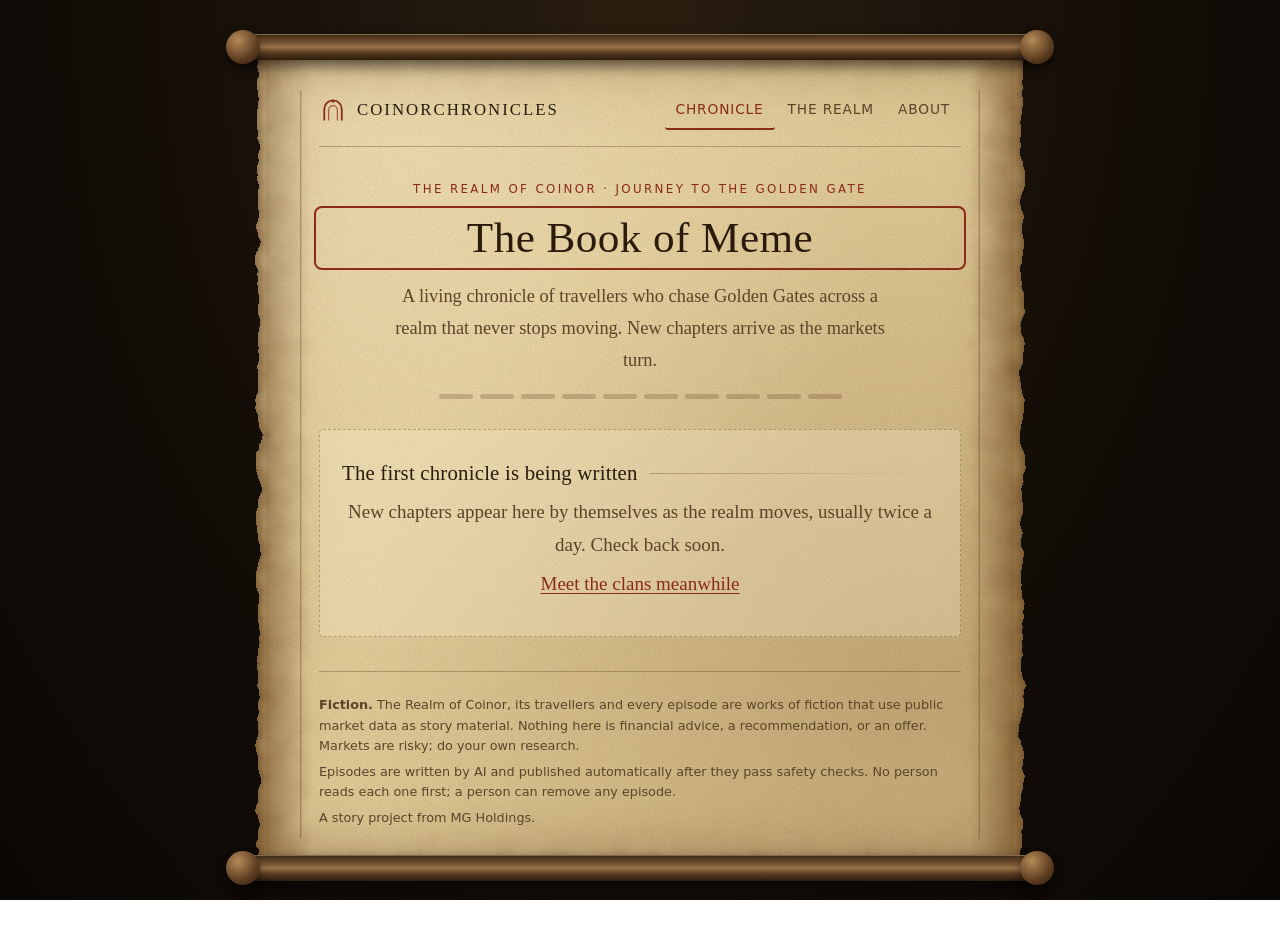
==== site/index.html @ ab085287 "Autonomous CoinorChronicles: engine, n8n scheduler, feed-driven scroll site Twice-daily engine with " ====
<!doctype html>
<html lang="en">
<head>
<meta charset="utf-8">
<meta name="viewport" content="width=device-width, initial-scale=1">
<title>The Book of Meme · CoinorChronicles</title>
<meta name="description" content="CoinorChronicles: an ongoing fantasy saga set in the Realm of Coinor, where travellers pursue Golden Gates. Fiction, written by AI and published automatically after safety checks. Not financial advice.">
<meta property="og:title" content="The Book of Meme · CoinorChronicles">
<meta property="og:description" content="An ongoing fantasy saga from the Realm of Coinor. Fiction. Not financial advice.">
<meta property="og:type" content="website">
<meta name="theme-color" content="#140e08">
<link rel="icon" href="data:image/svg+xml,%3Csvg xmlns='http://www.w3.org/2000/svg' viewBox='0 0 32 32'%3E%3Crect width='32' height='32' rx='6' fill='%23140e08'/%3E%3Cpath d='M8 26V15a8 8 0 0 1 16 0v11' fill='none' stroke='%23c9a24a' stroke-width='2.4'/%3E%3C/svg%3E">
<link rel="stylesheet" href="styles.css">
</head>
<body>
<a class="skip" href="#app">Skip to the chronicle</a>
<svg width="0" height="0" style="position:absolute" aria-hidden="true" focusable="false">
  <filter id="rough" x="-5%" y="-2%" width="110%" height="104%">
    <feTurbulence type="fractalNoise" baseFrequency="0.035" numOctaves="3" seed="7" result="n"/>
    <feDisplacementMap in="SourceGraphic" in2="n" scale="14" xChannelSelector="R" yChannelSelector="G"/>
  </filter>
</svg>
<div class="scroll">
<div class="rod top" aria-hidden="true"></div>
<div class="sheet"><div class="col">
<header class="site-header">
  <div class="bar">
    <a class="brand" href="#/" aria-label="CoinorChronicles home">
      <svg class="emblem" viewBox="0 0 32 32" width="28" height="28" aria-hidden="true">
        <path d="M6 28V15a10 10 0 0 1 20 0v13" fill="none" stroke="currentColor" stroke-width="2"/>
        <path d="M11 28V16a5 5 0 0 1 10 0v12" fill="none" stroke="currentColor" stroke-width="1.4" opacity=".7"/>
        <circle cx="16" cy="6" r="1.6" fill="currentColor"/>
      </svg>
      <span>CoinorChronicles</span>
    </a>
    <nav aria-label="Main">
      <a href="#/" data-route="home">Chronicle</a>
      <a href="#/realm" data-route="realm">The Realm</a>
      <a href="#/about" data-route="about">About</a>
    </nav>
  </div>
</header>
<div id="preview-banner" class="preview" hidden>Preview mode: you are seeing sample episodes that are <strong>not published</strong>. Visitors do not see this.</div>
<main id="app" tabindex="-1"><p class="muted">Opening the Book of Meme…</p></main>
<footer class="site-footer">
  <div>
    <p><strong>Fiction.</strong> The Realm of Coinor, its travellers and every episode are works of fiction that use public market data as story material. Nothing here is financial advice, a recommendation, or an offer. Markets are risky; do your own research.</p>
    <p>Episodes are written by AI and published automatically after they pass safety checks. No person reads each one first; a person can remove any episode.</p>
    <p class="muted">A story project from MG Holdings.</p>
  </div>
</footer>
</div></div>
<div class="rod bottom" aria-hidden="true"></div>
</div>
<noscript><p class="wrap">This page needs JavaScript to open the Book of Meme.</p></noscript>
<script src="app.js"></script>
</body>
</html>
---- site/styles.css ----
:root{
  --table:#140e08; --table-2:#1d1409;
  --parch:#e7d3a2; --parch-2:#dcc48a; --parch-edge:#b88f4e;
  --ink:#2a1b0d; --ink-2:#5b4429; --rubric:#8a2b17; --rule:rgba(90,60,25,.35);
  --ancients:#8a5a12; --swift:#1f6b5d; --meme_lords:#6e3a8f; --builders:#9a4a14;
  --serif:"Iowan Old Style","Palatino Linotype",Palatino,"Book Antiqua","URW Palladio L",Georgia,serif;
  --sans:system-ui,-apple-system,"Segoe UI",Roboto,sans-serif;
  color-scheme:light;
}
*{box-sizing:border-box}
html{scroll-behavior:smooth}
@media (prefers-reduced-motion:reduce){html{scroll-behavior:auto}*{transition:none!important;animation:none!important}}
body{margin:0;color:var(--ink);font-family:var(--serif);font-size:19px;line-height:1.75;-webkit-font-smoothing:antialiased;
  background:radial-gradient(ellipse at 50% 0%,#2a1d10 0%,var(--table) 55%,#0b0704 100%) fixed;min-height:100vh}

.skip{position:absolute;left:-999px;top:8px;background:var(--rubric);color:#fff;padding:8px 12px;border-radius:4px;z-index:20}
.skip:focus{left:12px}

/* ---------- the scroll ---------- */
.scroll{position:relative;max-width:820px;margin:34px auto 56px;padding:0 22px}
.rod{position:relative;height:26px;margin:0 -10px;border-radius:14px;z-index:3;
  background:linear-gradient(#3b2614 0%,#7d5a38 38%,#9b7449 50%,#5a3c22 72%,#2d1b0d 100%);
  box-shadow:0 6px 14px rgba(0,0,0,.55),inset 0 1px 0 rgba(255,225,170,.35)}
.rod::before,.rod::after{content:"";position:absolute;top:-4px;width:34px;height:34px;border-radius:50%;
  background:radial-gradient(circle at 35% 30%,#b58a57,#5d3d20 60%,#2a190c);box-shadow:0 4px 8px rgba(0,0,0,.5)}
.rod::before{left:-16px}.rod::after{right:-16px}
.rod.bottom{margin-top:-2px}

.sheet{position:relative;isolation:isolate;margin:-4px 14px;padding:34px 34px 20px}
.sheet::before{content:"";position:absolute;inset:-6px -8px;z-index:-1;filter:url(#rough);
  background:
    radial-gradient(ellipse at 20% 12%,rgba(255,244,205,.55),transparent 55%),
    radial-gradient(ellipse at 85% 80%,rgba(120,80,30,.28),transparent 60%),
    linear-gradient(90deg,rgba(110,70,25,.5) 0,rgba(110,70,25,0) 7%,rgba(110,70,25,0) 93%,rgba(110,70,25,.5) 100%),
    var(--parch);
  box-shadow:inset 0 0 70px rgba(100,60,20,.55),inset 0 0 14px rgba(60,35,10,.55)}
.sheet::after{content:"";position:absolute;inset:0;z-index:-1;pointer-events:none;opacity:.55;mix-blend-mode:multiply;
  background-image:url("data:image/svg+xml,%3Csvg xmlns='http://www.w3.org/2000/svg' width='240' height='240'%3E%3Cfilter id='n'%3E%3CfeTurbulence type='fractalNoise' baseFrequency='.85' numOctaves='3' stitchTiles='stitch'/%3E%3CfeColorMatrix values='0 0 0 0 .35 0 0 0 0 .22 0 0 0 0 .08 0 0 0 .5 0'/%3E%3C/filter%3E%3Crect width='240' height='240' filter='url(%23n)'/%3E%3C/svg%3E")}
/* two faint column rules, like the margins of a real scroll column */
.sheet .col{position:relative;padding:0 18px;border-left:1px solid var(--rule);border-right:1px solid var(--rule);
  box-shadow:inset 3px 0 0 -2px rgba(90,60,25,.15),inset -3px 0 0 -2px rgba(90,60,25,.15)}

.wrap{width:100%}
a{color:var(--rubric);text-underline-offset:3px}
a:hover{text-decoration-thickness:2px}
:focus-visible{outline:2px solid var(--rubric);outline-offset:3px;border-radius:3px}
.muted{color:var(--ink-2)}
h1,h2,h3{font-weight:500;line-height:1.25;letter-spacing:.01em;color:var(--ink)}
h1{font-size:clamp(1.9rem,5.6vw,2.7rem);margin:.25em 0 .35em}
h2{font-size:1.3rem;margin:2.1rem 0 .55rem;display:flex;align-items:center;gap:12px}
h2::after{content:"";flex:1;height:1px;background:linear-gradient(90deg,var(--rule),transparent)}
h3{font-size:1.1rem;margin:0 0 .25rem}

/* ---------- header ---------- */
.site-header{padding-bottom:6px;border-bottom:1px solid var(--rule)}
.bar{display:flex;align-items:center;justify-content:space-between;gap:12px;flex-wrap:wrap;padding:0 0 10px}
.brand{display:flex;align-items:center;gap:10px;color:var(--ink);text-decoration:none;font-size:1.05rem;letter-spacing:.12em;text-transform:uppercase;font-variant:small-caps}
.brand .emblem{color:var(--rubric)}
nav{display:flex;gap:2px;font-family:var(--sans);font-size:.86rem;letter-spacing:.06em;text-transform:uppercase}
nav a{color:var(--ink-2);text-decoration:none;padding:7px 11px;border-radius:3px;border-bottom:2px solid transparent}
nav a:hover{color:var(--ink);border-bottom-color:var(--rule)}
nav a[aria-current="page"]{color:var(--rubric);border-bottom-color:var(--rubric)}

.preview{background:var(--rubric);color:#fbeed0;font-family:var(--sans);font-size:.88rem;text-align:center;padding:8px 16px;margin:0 -14px 10px}

main{padding-top:26px;padding-bottom:34px;min-height:52vh;outline:none}
.eyebrow{font-family:var(--sans);font-size:.74rem;letter-spacing:.2em;text-transform:uppercase;color:var(--rubric);margin:0}
.lede{font-size:1.15rem;color:var(--ink-2);max-width:56ch}

.hero{padding:6px 0 4px;text-align:center}
.hero .lede{margin:0 auto}
.hero .gate{display:flex;justify-content:center;gap:7px;margin:18px 0 4px}
.hero .gate i{display:block;width:100%;max-width:34px;height:5px;border-radius:3px;background:rgba(90,60,25,.25)}
.hero .gate i.on{background:var(--rubric)}

.chips{display:flex;flex-wrap:wrap;gap:8px;margin:16px 0 4px;font-family:var(--sans)}
.chip{border:1px solid var(--rule);background:transparent;color:var(--ink-2);border-radius:3px;padding:6px 14px;font-size:.8rem;letter-spacing:.06em;text-transform:uppercase;cursor:pointer}
.chip:hover{color:var(--ink);border-color:var(--ink-2)}
.chip[aria-pressed="true"]{background:var(--ink);color:#ecd9a8;border-color:var(--ink)}

/* ---------- entries ---------- */
.cards{display:grid;gap:0;margin-top:14px}
.card{display:grid;grid-template-columns:46px 1fr;gap:4px 16px;color:inherit;text-decoration:none;padding:20px 4px;border-top:1px solid var(--rule)}
.card:first-child{border-top:0}
.card:hover{background:rgba(120,80,30,.1)}
.card .seal{grid-row:1/4;width:42px;height:42px;border-radius:50%;margin-top:4px;display:flex;align-items:center;justify-content:center;
  font-family:var(--sans);font-weight:600;font-size:.95rem;color:#f6e6bf;background:radial-gradient(circle at 35% 30%,var(--accent,var(--rubric)),#2a1b0d 135%);
  box-shadow:0 2px 4px rgba(40,20,5,.45),inset 0 1px 0 rgba(255,235,190,.35)}
.card h3{font-size:1.25rem;margin:0}
.card p{margin:0;color:var(--ink-2);font-size:1rem;line-height:1.6}
.meta{font-family:var(--sans);font-size:.76rem;letter-spacing:.05em;text-transform:uppercase;color:var(--ink-2);display:flex;flex-wrap:wrap;gap:4px 14px;margin:0}
.meta .tag{color:var(--accent,var(--rubric));font-weight:600}
.clan-ancients{--accent:var(--ancients)}.clan-swift{--accent:var(--swift)}
.clan-meme_lords{--accent:var(--meme_lords)}.clan-builders{--accent:var(--builders)}

.empty{border:1px dashed var(--rule);border-radius:4px;padding:30px 22px;text-align:center;margin-top:22px;background:rgba(255,245,215,.25)}
.empty p{margin:.3em 0;color:var(--ink-2)}

/* ---------- reading ---------- */
article.episode h1{margin-bottom:.2em}
.episode .body{margin-top:1.5em;font-size:1.12rem}
.episode .body p{margin:0 0 1.2em;text-align:left;hyphens:auto}
.episode .body p:first-child::first-letter{font-size:3.5em;float:left;line-height:.82;padding:.06em .1em 0 0;color:var(--rubric);font-weight:500}
.pager{display:flex;justify-content:space-between;align-items:center;gap:12px;margin-top:2.2rem;padding-top:14px;border-top:1px solid var(--rule);font-family:var(--sans);font-size:.92rem;flex-wrap:wrap}
.btn{display:inline-block;font-family:var(--sans);font-size:.82rem;letter-spacing:.06em;text-transform:uppercase;border:1px solid var(--ink-2);background:transparent;color:var(--ink);padding:7px 14px;border-radius:3px;cursor:pointer;text-decoration:none}
.btn:hover{background:var(--ink);color:#ecd9a8}
.back{font-family:var(--sans);font-size:.88rem;margin:0 0 4px}

.clan{border-top:1px solid var(--rule);padding:18px 0}
.clan:first-of-type{border-top:0}
.clan h3{color:var(--accent)}
.clan .where{font-family:var(--sans);font-size:.78rem;letter-spacing:.08em;text-transform:uppercase;color:var(--ink-2);margin:0 0 6px}
.clan ul{margin:.3em 0 0;padding-left:1.1em;color:var(--ink-2);font-size:1rem}
.clan li{margin:.15em 0}
.clan li b{color:var(--ink);font-weight:500}

.site-footer{border-top:1px solid var(--rule);padding:18px 0 6px;font-family:var(--sans);font-size:.8rem;color:var(--ink-2);line-height:1.6}
.site-footer p{margin:.4em 0}

@media (max-width:640px){
  body{font-size:17px}
  .scroll{margin:18px auto 36px;padding:0 10px}
  .sheet{margin:-4px 8px;padding:24px 14px 14px}
  .sheet .col{padding:0 10px}
  .rod::before,.rod::after{width:26px;height:26px;top:0}
  .rod::before{left:-10px}.rod::after{right:-10px}
  .card{grid-template-columns:38px 1fr}
  .card .seal{width:36px;height:36px;font-size:.85rem}
}
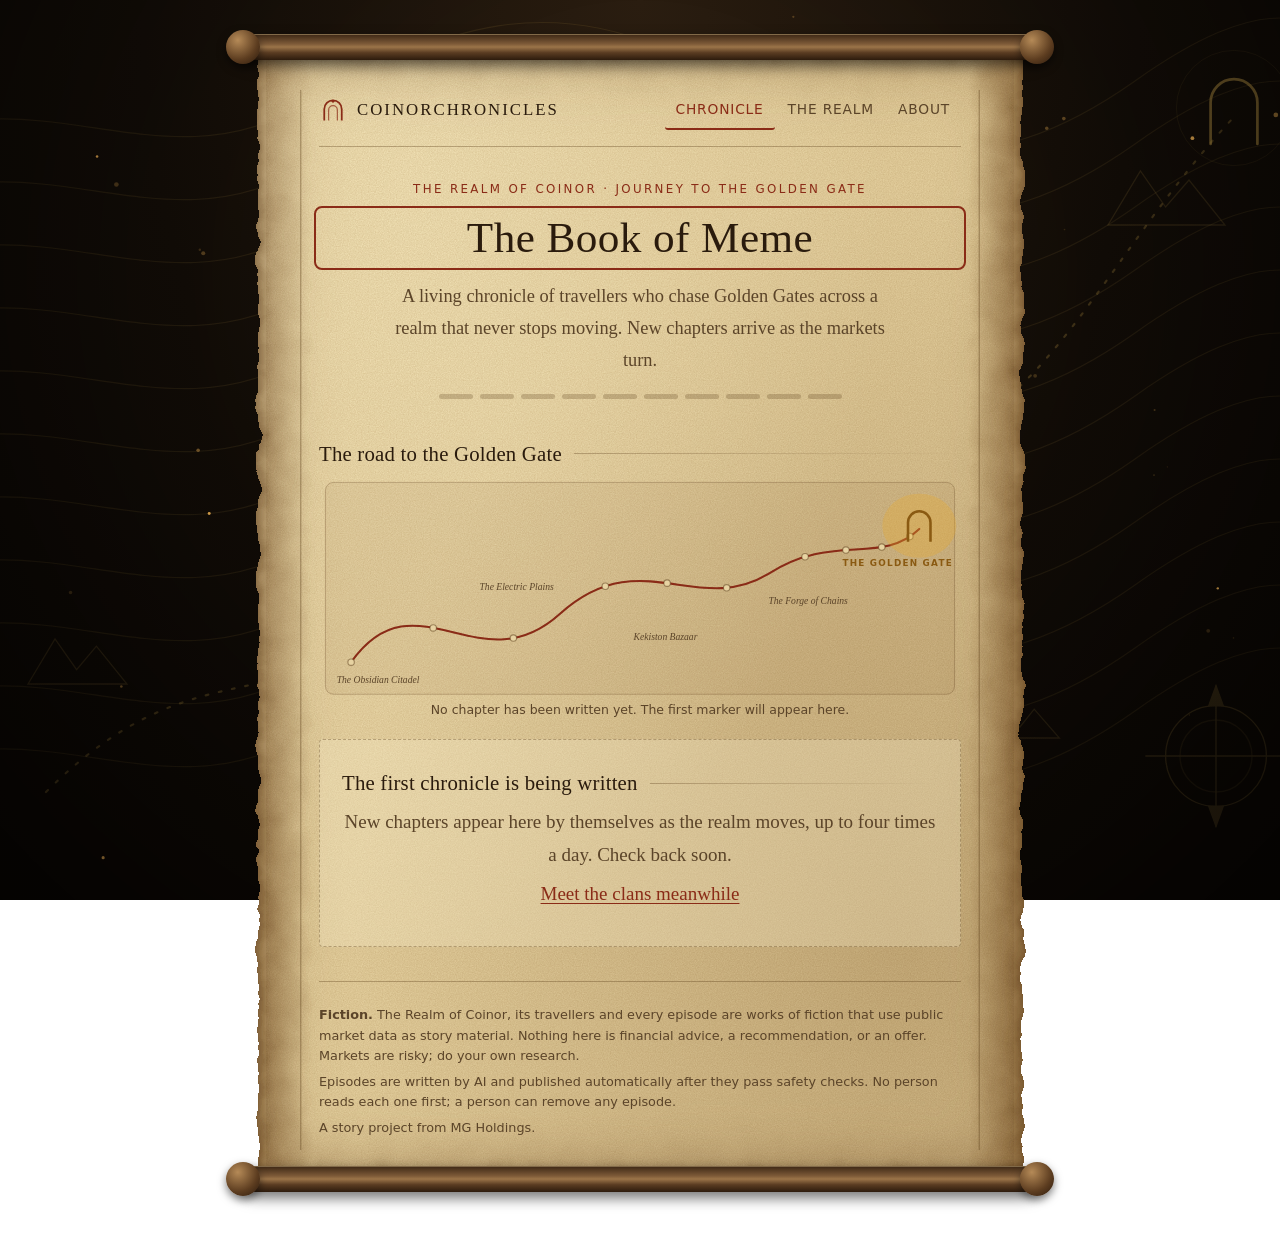
==== commit 6bd52fda: "4 episodes a day; SEO pages (PHP episode/clan/realm/about/sitemap); real URLs; docs Co-Authored-By: " ====
--- a/site/index.html
+++ b/site/index.html
@@ -3,17 +3,39 @@
 <head>
 <meta charset="utf-8">
 <meta name="viewport" content="width=device-width, initial-scale=1">
-<title>The Book of Meme · CoinorChronicles</title>
-<meta name="description" content="CoinorChronicles: an ongoing fantasy saga set in the Realm of Coinor, where travellers pursue Golden Gates. Fiction, written by AI and published automatically after safety checks. Not financial advice.">
+<title>The Book of Meme · CoinorChronicles — a fantasy saga of the Realm of Coinor</title>
+<meta name="description" content="CoinorChronicles: the Book of Meme, an ongoing crypto fantasy saga set in the Realm of Coinor. New chapters appear up to four times a day. Fiction written by AI, published after safety checks. Not financial advice.">
 <meta property="og:title" content="The Book of Meme · CoinorChronicles">
-<meta property="og:description" content="An ongoing fantasy saga from the Realm of Coinor. Fiction. Not financial advice.">
+<meta property="og:description" content="An ongoing fantasy saga from the Realm of Coinor. New chapters up to four times a day. Fiction. Not financial advice.">
 <meta property="og:type" content="website">
 <meta name="theme-color" content="#140e08">
 <link rel="icon" href="data:image/svg+xml,%3Csvg xmlns='http://www.w3.org/2000/svg' viewBox='0 0 32 32'%3E%3Crect width='32' height='32' rx='6' fill='%23140e08'/%3E%3Cpath d='M8 26V15a8 8 0 0 1 16 0v11' fill='none' stroke='%23c9a24a' stroke-width='2.4'/%3E%3C/svg%3E">
+<link rel="canonical" href="https://coinorchonicles.space/">
+<meta property="og:url" content="https://coinorchonicles.space/">
+<meta property="og:site_name" content="CoinorChronicles">
 <link rel="stylesheet" href="styles.css">
+<script type="application/ld+json">{"@context":"https://schema.org","@type":"WebSite","name":"CoinorChronicles","alternateName":"The Book of Meme","url":"https://coinorchonicles.space/","description":"An ongoing fantasy saga set in the Realm of Coinor. Fiction, not financial advice.","inLanguage":"en"}</script>
 </head>
 <body>
 <a class="skip" href="#app">Skip to the chronicle</a>
+<div class="realm-bg" aria-hidden="true">
+  <svg viewBox="0 0 1600 1000" preserveAspectRatio="xMidYMid slice" fill="none" stroke="#c9a24a" stroke-linecap="round">
+    <defs><path id="ct" d="M-50 520C120 420 260 560 420 470S700 330 880 430 1180 560 1350 440 1560 380 1660 430"/></defs>
+    <g opacity=".11" stroke-width="1.2">
+      <use href="#ct"/><use href="#ct" transform="translate(0 70)"/><use href="#ct" transform="translate(0 140)"/>
+      <use href="#ct" transform="translate(0 -70)"/><use href="#ct" transform="translate(0 -140)"/>
+      <use href="#ct" transform="translate(0 -210)"/><use href="#ct" transform="translate(0 210)"/><use href="#ct" transform="translate(0 280)"/>
+      <use href="#ct" transform="translate(0 -280)"/><use href="#ct" transform="translate(0 350)"/><use href="#ct" transform="translate(0 -350)"/>
+    </g>
+    <g opacity=".16" stroke-width="1.4"><path d="M120 760l30-50 24 34 22-26 34 42z"/><path d="M1320 250l36-60 28 40 26-30 40 50z"/><path d="M1180 820l24-38 18 26 16-20 28 32z"/></g>
+    <g class="compass" opacity=".2" stroke-width="1.5" transform="translate(1440 840)">
+      <circle r="56"/><circle r="40" opacity=".5"/><path d="M0 -78V78M-78 0H78" /><path d="M0 -78l8 22h-16z M0 78l8-22h-16z" fill="#c9a24a"/>
+    </g>
+    <path class="far-route" d="M140 880C320 700 420 820 620 640S860 420 1040 480 1300 300 1460 130" stroke-dasharray="3 12" stroke-width="2.4" opacity=".28"/>
+    <g class="far-gate" transform="translate(1460 120)" opacity=".5"><path d="M-26 40V-6a26 26 0 0 1 52 0v46" stroke-width="3"/><circle r="64" opacity=".18" stroke-width="1"/></g>
+  </svg>
+</div>
+<canvas id="embers" aria-hidden="true"></canvas>
 <svg width="0" height="0" style="position:absolute" aria-hidden="true" focusable="false">
   <filter id="rough" x="-5%" y="-2%" width="110%" height="104%">
     <feTurbulence type="fractalNoise" baseFrequency="0.035" numOctaves="3" seed="7" result="n"/>
@@ -35,8 +57,8 @@
     </a>
     <nav aria-label="Main">
       <a href="#/" data-route="home">Chronicle</a>
-      <a href="#/realm" data-route="realm">The Realm</a>
-      <a href="#/about" data-route="about">About</a>
+      <a href="/realm" data-route="realm">The Realm</a>
+      <a href="/about" data-route="about">About</a>
     </nav>
   </div>
 </header>
--- a/site/styles.css
+++ b/site/styles.css
@@ -17,7 +17,7 @@
 .skip:focus{left:12px}
 
 /* ---------- the scroll ---------- */
-.scroll{position:relative;max-width:820px;margin:34px auto 56px;padding:0 22px}
+.scroll{position:relative;z-index:2;max-width:820px;margin:34px auto 56px;padding:0 22px}
 .rod{position:relative;height:26px;margin:0 -10px;border-radius:14px;z-index:3;
   background:linear-gradient(#3b2614 0%,#7d5a38 38%,#9b7449 50%,#5a3c22 72%,#2d1b0d 100%);
   box-shadow:0 6px 14px rgba(0,0,0,.55),inset 0 1px 0 rgba(255,225,170,.35)}
@@ -127,3 +127,51 @@
   .card{grid-template-columns:38px 1fr}
   .card .seal{width:36px;height:36px;font-size:.85rem}
 }
+
+/* ---------- the realm behind the scroll ---------- */
+.realm-bg{position:fixed;inset:0;z-index:0;pointer-events:none;overflow:hidden}
+.realm-bg svg{width:100%;height:100%;display:block}
+.realm-bg::after{content:"";position:absolute;inset:0;transition:opacity 1.6s,background 1.6s;
+  background:radial-gradient(ellipse at 50% 30%,transparent 30%,rgba(0,0,0,.55) 100%)}
+body[data-weather="golden"] .realm-bg::after{background:radial-gradient(ellipse at 50% 20%,rgba(230,170,60,.22),transparent 55%),radial-gradient(ellipse at 50% 30%,transparent 30%,rgba(0,0,0,.5) 100%)}
+body[data-weather="siege"] .realm-bg::after{background:radial-gradient(ellipse at 50% 0%,rgba(40,60,110,.35),transparent 60%),radial-gradient(ellipse at 50% 30%,transparent 20%,rgba(0,0,10,.7) 100%)}
+body[data-weather="siege"] .realm-bg::before{content:"";position:absolute;inset:-20% 0;opacity:.18;
+  background:repeating-linear-gradient(104deg,transparent 0 14px,rgba(170,190,230,.5) 14px 15px);animation:rain 1.1s linear infinite}
+@keyframes rain{to{transform:translate(-40px,120px)}}
+.far-gate{animation:gatepulse 5s ease-in-out infinite}
+@keyframes gatepulse{50%{opacity:.85}}
+#embers{position:fixed;inset:0;width:100%;height:100%;z-index:1;pointer-events:none}
+
+/* the scroll unrolls once, and breathes by candlelight */
+.sheet{animation:unroll 1.1s cubic-bezier(.2,.7,.2,1) both}
+@keyframes unroll{from{clip-path:inset(0 0 100% 0)}to{clip-path:inset(-20px -20px -20px -20px)}}
+.rod::before,.rod::after{animation:candle 4.5s ease-in-out infinite}
+@keyframes candle{50%{box-shadow:0 4px 14px rgba(255,170,60,.45)}}
+
+/* ---------- the road to the Golden Gate ---------- */
+.road{margin:6px 0 4px}
+.road svg{width:100%;height:auto;display:block;overflow:visible}
+.road .ground{fill:rgba(120,80,30,.07);stroke:var(--rule);stroke-width:1}
+.road .route-bg{fill:none;stroke:rgba(90,60,25,.3);stroke-width:2;stroke-dasharray:2 7;stroke-linecap:round}
+.road .route{fill:none;stroke:var(--rubric);stroke-width:2.6;stroke-linecap:round;stroke-dasharray:1200;stroke-dashoffset:1200;animation:draw 3.2s .4s ease forwards}
+@keyframes draw{to{stroke-dashoffset:0}}
+.road .place{font:italic 12px var(--serif);fill:var(--ink-2)}
+.road .stop{fill:var(--parch);stroke:rgba(90,60,25,.5);stroke-width:1.4}
+.road .pin{cursor:pointer}
+.road .pin circle.dot{fill:var(--accent,var(--rubric));stroke:#2a1b0d;stroke-width:1.5;transition:transform .2s;transform-box:fill-box;transform-origin:center}
+.road .pin:hover circle.dot,.road .pin:focus-visible circle.dot{transform:scale(1.35)}
+.road .pin text{font:600 10px var(--sans);fill:#f6e6bf;pointer-events:none}
+.road .latest circle.halo{fill:none;stroke:var(--accent,var(--rubric));stroke-width:2;transform-box:fill-box;transform-origin:center;animation:halo 2.4s ease-out infinite}
+@keyframes halo{from{opacity:.9;transform:scale(1)}to{opacity:0;transform:scale(2.6)}}
+.road .gate-glow{fill:rgba(230,170,50,.35);animation:gatepulse 3.4s ease-in-out infinite}
+.road .gate-arch{fill:none;stroke:#8a5a12;stroke-width:3.2}
+.road .gate-name{font:600 11px var(--sans);letter-spacing:.14em;text-transform:uppercase;fill:var(--ancients)}
+.road .legend{font:.78rem var(--sans);color:var(--ink-2);margin:2px 0 0;text-align:center}
+.clan-ancients{--accent:var(--ancients)}
+
+@media (prefers-reduced-motion:reduce){
+  .sheet,.rod::before,.rod::after,.far-gate,.road .gate-glow,.road .latest circle.halo,.realm-bg::before{animation:none!important}
+  .road .route{stroke-dashoffset:0;animation:none}
+  #embers{display:none}
+}
+@media (max-width:640px){.road .place{font-size:17px}.road .gate-name{font-size:14px}.road .pin text{font-size:12px}.road .pin circle.dot,.road .latest circle.halo{r:13}}
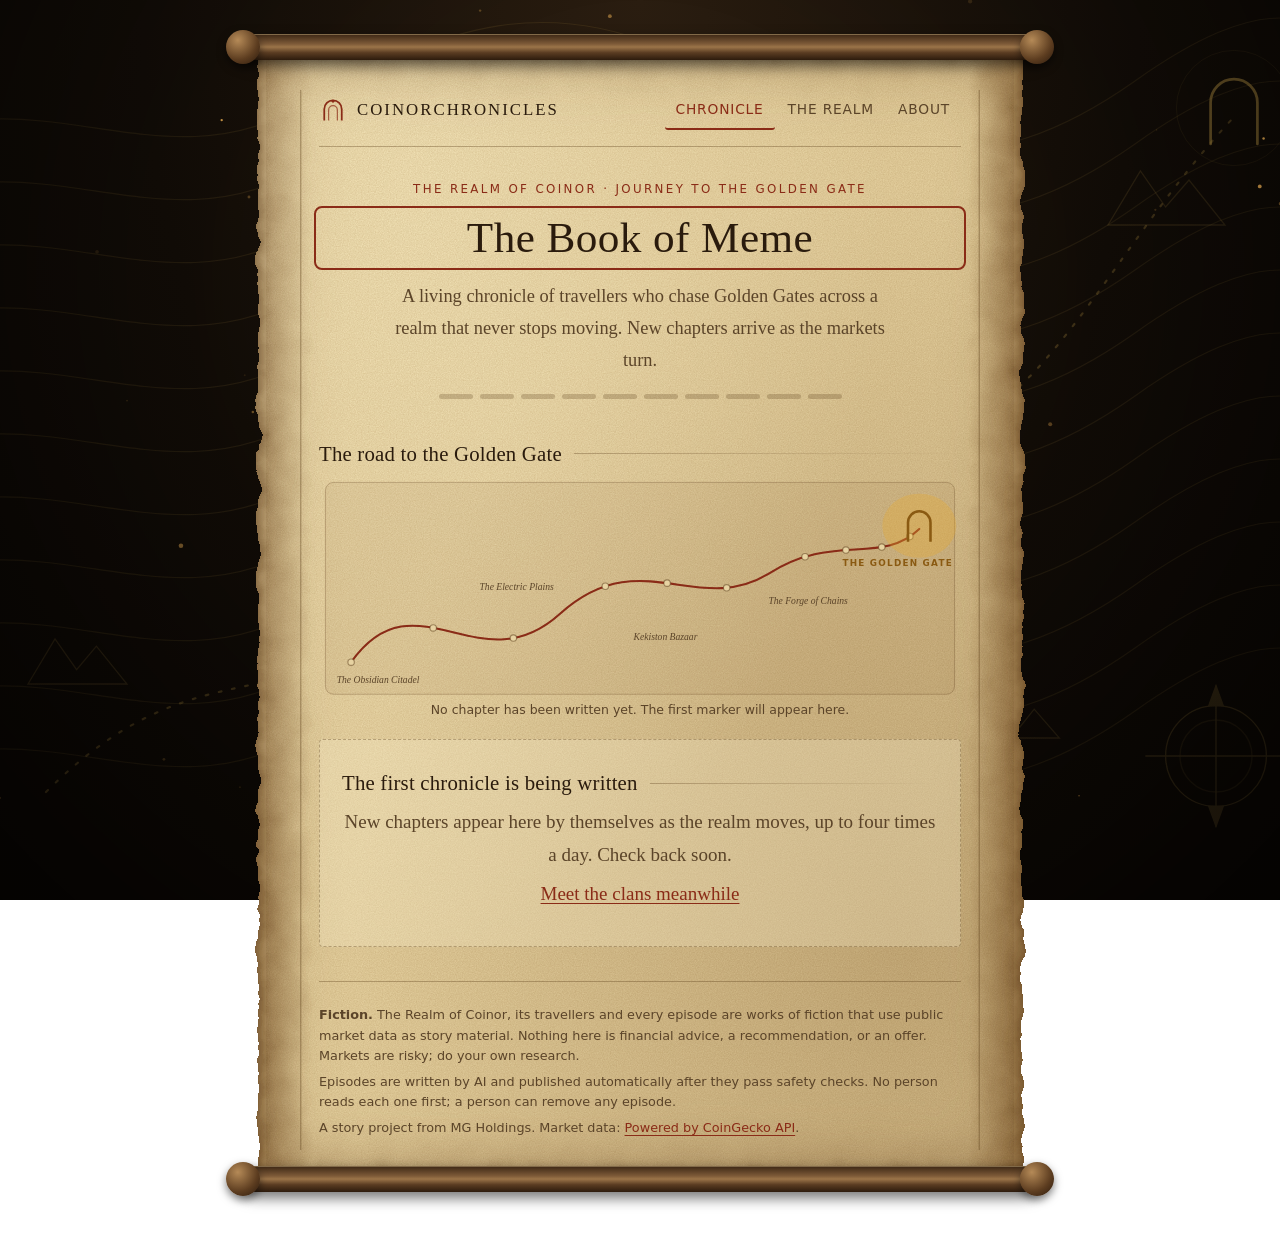
==== commit ac9bfad7: "Model fallback pools (free, plus optional paid last resort); CoinGecko attribution in footers Co-Aut" ====
--- a/site/index.html
+++ b/site/index.html
@@ -68,7 +68,7 @@
   <div>
     <p><strong>Fiction.</strong> The Realm of Coinor, its travellers and every episode are works of fiction that use public market data as story material. Nothing here is financial advice, a recommendation, or an offer. Markets are risky; do your own research.</p>
     <p>Episodes are written by AI and published automatically after they pass safety checks. No person reads each one first; a person can remove any episode.</p>
-    <p class="muted">A story project from MG Holdings.</p>
+    <p class="muted">A story project from MG Holdings. Market data: <a href="https://www.coingecko.com/en/api" rel="noopener">Powered by CoinGecko API</a>.</p>
   </div>
 </footer>
 </div></div>
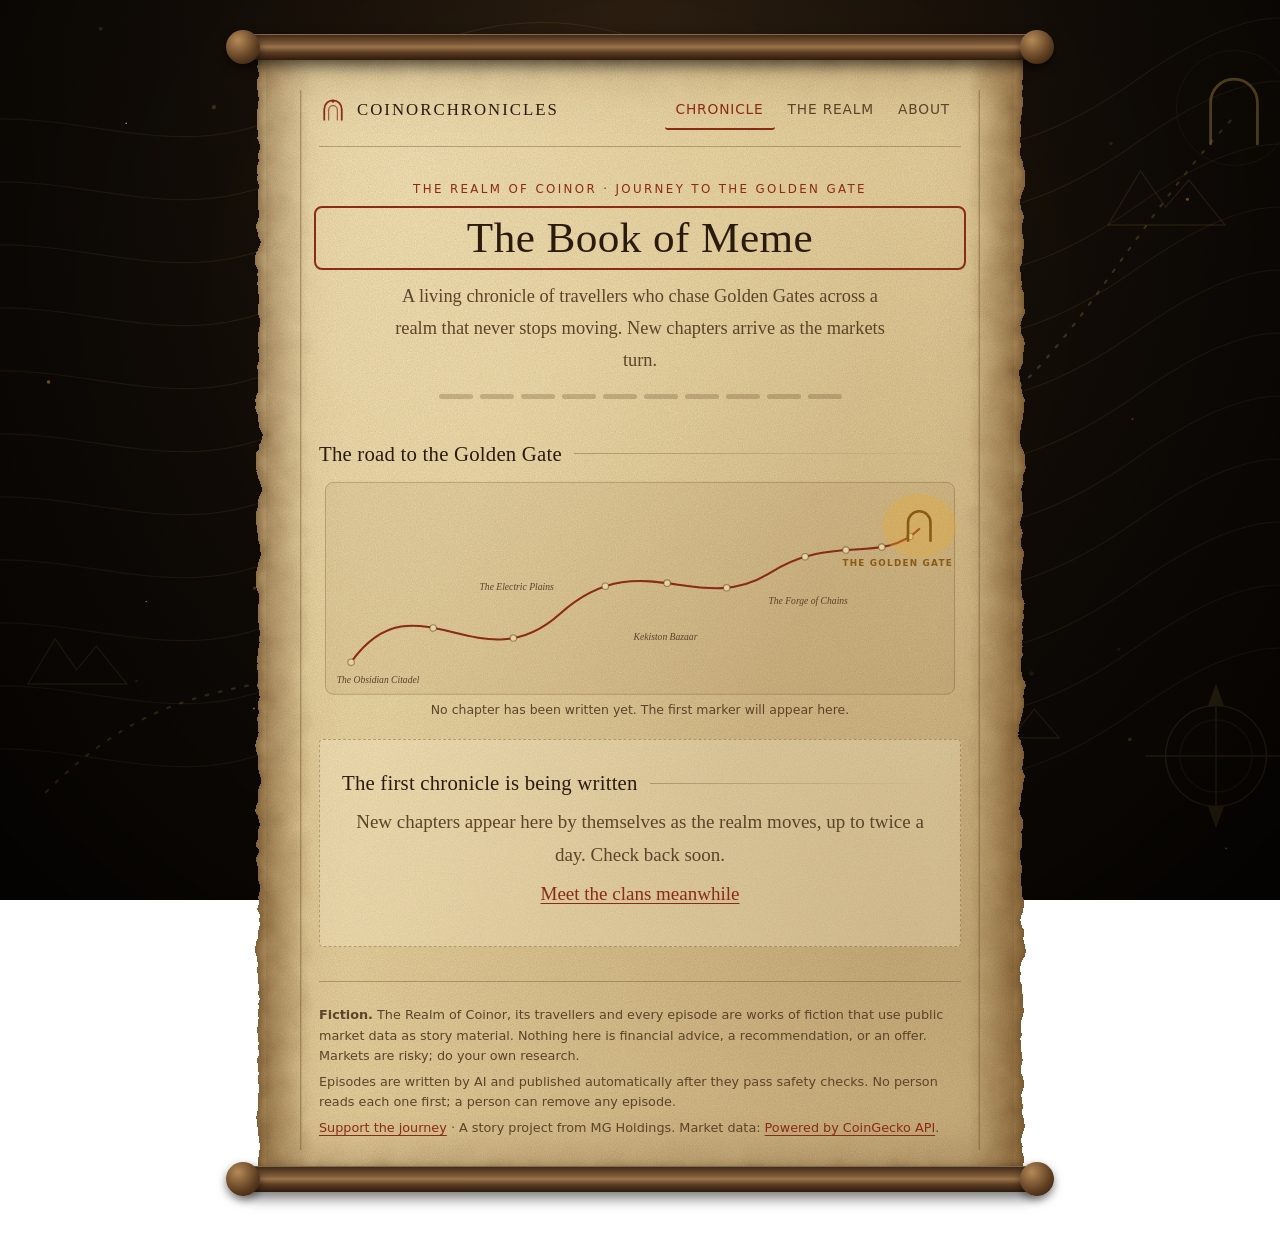
==== commit 9667a690: "2 episodes/day; Support the Journey page with QR codes; open address list Co-Authored-By: Claude Son" ====
--- a/site/index.html
+++ b/site/index.html
@@ -4,9 +4,9 @@
 <meta charset="utf-8">
 <meta name="viewport" content="width=device-width, initial-scale=1">
 <title>The Book of Meme · CoinorChronicles — a fantasy saga of the Realm of Coinor</title>
-<meta name="description" content="CoinorChronicles: the Book of Meme, an ongoing crypto fantasy saga set in the Realm of Coinor. New chapters appear up to four times a day. Fiction written by AI, published after safety checks. Not financial advice.">
+<meta name="description" content="CoinorChronicles: the Book of Meme, an ongoing crypto fantasy saga set in the Realm of Coinor. New chapters appear up to twice a day. Fiction written by AI, published after safety checks. Not financial advice.">
 <meta property="og:title" content="The Book of Meme · CoinorChronicles">
-<meta property="og:description" content="An ongoing fantasy saga from the Realm of Coinor. New chapters up to four times a day. Fiction. Not financial advice.">
+<meta property="og:description" content="An ongoing fantasy saga from the Realm of Coinor. New chapters up to twice a day. Fiction. Not financial advice.">
 <meta property="og:type" content="website">
 <meta name="theme-color" content="#140e08">
 <link rel="icon" href="data:image/svg+xml,%3Csvg xmlns='http://www.w3.org/2000/svg' viewBox='0 0 32 32'%3E%3Crect width='32' height='32' rx='6' fill='%23140e08'/%3E%3Cpath d='M8 26V15a8 8 0 0 1 16 0v11' fill='none' stroke='%23c9a24a' stroke-width='2.4'/%3E%3C/svg%3E">
@@ -68,7 +68,7 @@
   <div>
     <p><strong>Fiction.</strong> The Realm of Coinor, its travellers and every episode are works of fiction that use public market data as story material. Nothing here is financial advice, a recommendation, or an offer. Markets are risky; do your own research.</p>
     <p>Episodes are written by AI and published automatically after they pass safety checks. No person reads each one first; a person can remove any episode.</p>
-    <p class="muted">A story project from MG Holdings. Market data: <a href="https://www.coingecko.com/en/api" rel="noopener">Powered by CoinGecko API</a>.</p>
+    <p class="muted"><a href="/support">Support the journey</a> · A story project from MG Holdings. Market data: <a href="https://www.coingecko.com/en/api" rel="noopener">Powered by CoinGecko API</a>.</p>
   </div>
 </footer>
 </div></div>
--- a/site/styles.css
+++ b/site/styles.css
@@ -175,3 +175,14 @@
   #embers{display:none}
 }
 @media (max-width:640px){.road .place{font-size:17px}.road .gate-name{font-size:14px}.road .pin text{font-size:12px}.road .pin circle.dot,.road .latest circle.halo{r:13}}
+
+/* ---------- support page ---------- */
+.wallets{display:grid;gap:14px;margin-top:10px}
+.wallet{display:grid;grid-template-columns:132px 1fr;gap:6px 18px;align-items:start;padding:16px 4px;border-top:1px solid var(--rule)}
+.wallet:first-child{border-top:0}
+.wallet-qr img{display:block;width:120px;height:120px;border:1px solid var(--rule);border-radius:4px;background:#f3e6c4}
+.wallet-info h3{margin:0}
+.wallet-info .where{font-family:var(--sans);font-size:.76rem;letter-spacing:.04em;color:var(--ink-2);margin:2px 0 8px;text-transform:none}
+.addr{display:block;font:500 .82rem/1.5 ui-monospace,SFMono-Regular,Menlo,Consolas,monospace;word-break:break-all;background:rgba(90,60,25,.08);border:1px solid var(--rule);border-radius:4px;padding:8px 10px;margin-bottom:8px;user-select:all}
+.care{color:var(--ink-2)}.care li{margin:.35em 0}
+@media (max-width:640px){.wallet{grid-template-columns:1fr}.wallet-qr img{width:104px;height:104px}}
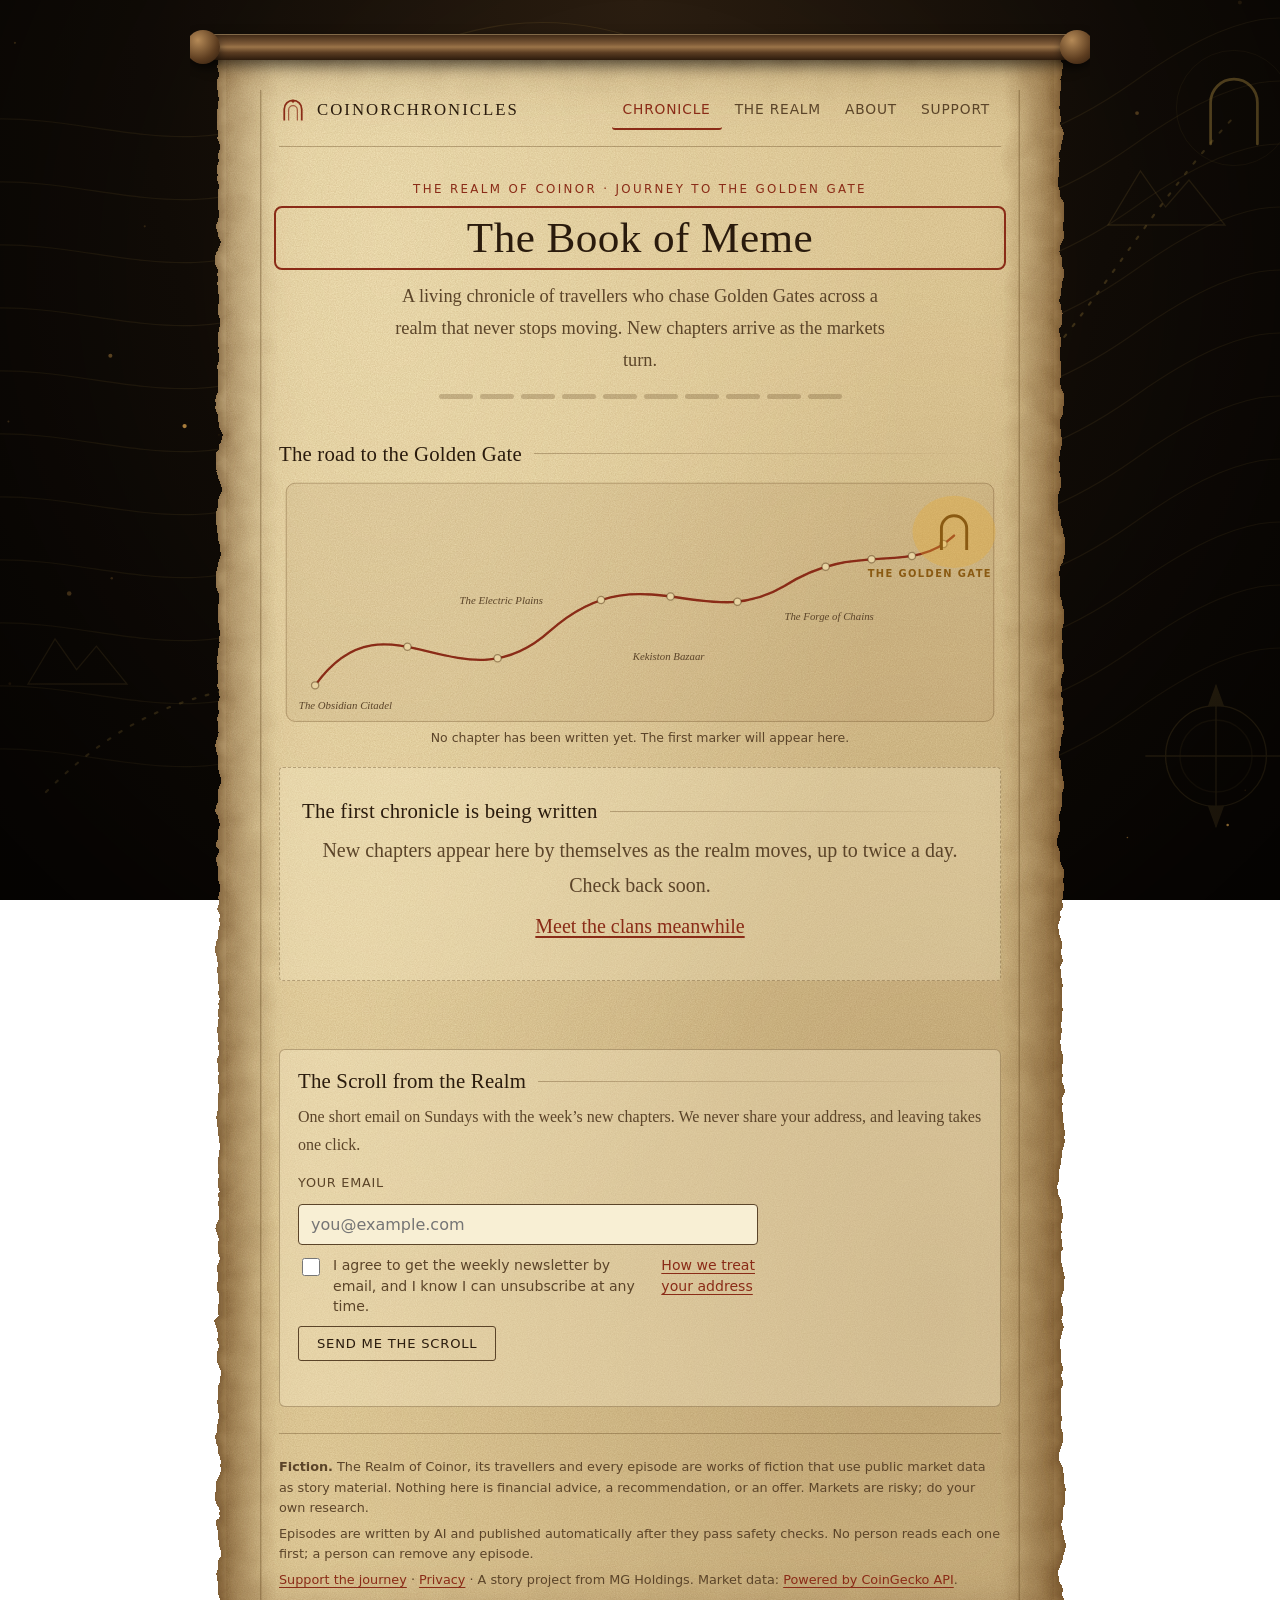
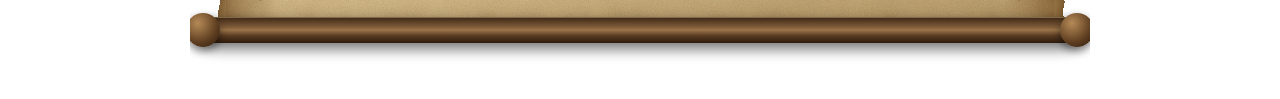
==== commit ccf23f1b: "Mailing list (double opt-in, weekly digest); coin-picker support page; responsive site; Gemini fallb" ====
--- a/site/index.html
+++ b/site/index.html
@@ -14,6 +14,7 @@
 <meta property="og:url" content="https://coinorchonicles.space/">
 <meta property="og:site_name" content="CoinorChronicles">
 <link rel="stylesheet" href="styles.css">
+<script>(function(){var d=document.documentElement,w=function(){var x=innerWidth;d.setAttribute('data-screen',x<600?'phone':x<1024?'tablet':'desktop');d.setAttribute('data-touch',matchMedia('(pointer:coarse)').matches?'1':'0')};w();addEventListener('resize',w);addEventListener('orientationchange',w)})()</script>
 <script type="application/ld+json">{"@context":"https://schema.org","@type":"WebSite","name":"CoinorChronicles","alternateName":"The Book of Meme","url":"https://coinorchonicles.space/","description":"An ongoing fantasy saga set in the Realm of Coinor. Fiction, not financial advice.","inLanguage":"en"}</script>
 </head>
 <body>
@@ -59,16 +60,18 @@
       <a href="#/" data-route="home">Chronicle</a>
       <a href="/realm" data-route="realm">The Realm</a>
       <a href="/about" data-route="about">About</a>
+      <a href="/support">Support</a>
     </nav>
   </div>
 </header>
 <div id="preview-banner" class="preview" hidden>Preview mode: you are seeing sample episodes that are <strong>not published</strong>. Visitors do not see this.</div>
 <main id="app" tabindex="-1"><p class="muted">Opening the Book of Meme…</p></main>
+<div data-subscribe style="margin-bottom:26px"></div>
 <footer class="site-footer">
   <div>
     <p><strong>Fiction.</strong> The Realm of Coinor, its travellers and every episode are works of fiction that use public market data as story material. Nothing here is financial advice, a recommendation, or an offer. Markets are risky; do your own research.</p>
     <p>Episodes are written by AI and published automatically after they pass safety checks. No person reads each one first; a person can remove any episode.</p>
-    <p class="muted"><a href="/support">Support the journey</a> · A story project from MG Holdings. Market data: <a href="https://www.coingecko.com/en/api" rel="noopener">Powered by CoinGecko API</a>.</p>
+    <p class="muted"><a href="/support">Support the journey</a> · <a href="/privacy">Privacy</a> · A story project from MG Holdings. Market data: <a href="https://www.coingecko.com/en/api" rel="noopener">Powered by CoinGecko API</a>.</p>
   </div>
 </footer>
 </div></div>
@@ -76,5 +79,6 @@
 </div>
 <noscript><p class="wrap">This page needs JavaScript to open the Book of Meme.</p></noscript>
 <script src="app.js"></script>
+<script src="subscribe.js" defer></script>
 </body>
 </html>
--- a/site/styles.css
+++ b/site/styles.css
@@ -186,3 +186,73 @@
 .addr{display:block;font:500 .82rem/1.5 ui-monospace,SFMono-Regular,Menlo,Consolas,monospace;word-break:break-all;background:rgba(90,60,25,.08);border:1px solid var(--rule);border-radius:4px;padding:8px 10px;margin-bottom:8px;user-select:all}
 .care{color:var(--ink-2)}.care li{margin:.35em 0}
 @media (max-width:640px){.wallet{grid-template-columns:1fr}.wallet-qr img{width:104px;height:104px}}
+
+/* ---------- newsletter box ---------- */
+.subscribe{margin:34px 0 4px;padding:18px 18px 14px;border:1px solid var(--rule);border-radius:6px;background:rgba(255,245,215,.3)}
+.subscribe h2{margin-top:0}
+.sub-lede{margin:.2em 0 .8em;color:var(--ink-2);font-size:1rem}
+.sub-form{display:grid;gap:10px;max-width:460px}
+.sub-label{font-family:var(--sans);font-size:.8rem;letter-spacing:.06em;text-transform:uppercase;color:var(--ink-2)}
+.sub-form input[type=email]{font:1rem var(--sans);padding:10px 12px;border:1px solid var(--ink-2);border-radius:4px;background:#f8efd4;color:var(--ink);width:100%}
+.sub-consent{display:flex;gap:10px;align-items:flex-start;font:.88rem/1.45 var(--sans);color:var(--ink-2)}
+.sub-consent input{margin-top:3px;width:18px;height:18px;flex:none}
+.sub-trap{position:absolute;left:-9999px;width:1px;height:1px;overflow:hidden}
+.sub-form .btn{justify-self:start;padding:9px 18px}
+.sub-form .btn:disabled{opacity:.6;cursor:wait}
+.sub-msg{min-height:1.4em;margin:0;font:.92rem var(--sans)}
+.sub-msg.good{color:#1f6b3d}.sub-msg.bad{color:var(--rubric)}
+
+/* ====================== responsive: every screen, detected two ways ======================
+   CSS media queries do the layout; a tiny script also sets data-screen (phone/tablet/desktop)
+   and data-touch on <html> so effects can be lighter on phones. */
+html{-webkit-text-size-adjust:100%;text-size-adjust:100%}
+html{max-width:100%;overflow-x:hidden}
+body{max-width:100%;overflow-x:clip}   /* clip, not hidden: body must not become a second scroll container (breaks scrolling on some phones) */
+.scroll{overflow-x:clip}
+img,svg{max-width:100%}
+.addr{overflow-wrap:anywhere}
+@keyframes fadein{from{opacity:0}to{opacity:1}}
+[data-screen="phone"] .sheet{animation:fadein .5s ease both}
+[data-screen="phone"] .sheet::before{filter:none}           /* SVG filters on big boxes are slow or blank on some phones */
+[data-screen="phone"] .rod::before,[data-screen="phone"] .rod::after{animation:none}
+@media (max-width:900px){.scroll{max-width:none}}
+@media (max-width:640px){
+  .scroll{margin:14px auto 28px;padding:0 6px}
+  .rod{margin:0}
+  .rod::before{left:-2px}.rod::after{right:-2px}
+  .sheet{margin:-4px 6px;padding:20px 12px 12px}
+  .sheet .col{padding:0 8px}
+  .bar{display:block}
+  .brand{font-size:.92rem;letter-spacing:.08em;margin-bottom:4px}
+  nav{display:flex;width:100%;justify-content:space-between;font-size:.72rem;letter-spacing:.03em}
+  nav a{padding:9px 4px;white-space:nowrap}
+  h1{font-size:clamp(1.6rem,8vw,2.1rem)}
+  .lede{font-size:1.05rem}
+  .road svg{overflow:hidden}
+  .road .place{font-size:24px}.road .gate-name{font-size:20px}.road .pin text{font-size:17px}
+  .road .pin circle.dot,.road .latest circle.halo{r:16}
+  .episode .body{font-size:1.05rem}
+  .episode .body p:first-child::first-letter{font-size:3em}
+  .subscribe{padding:14px 12px}
+}
+@media (max-width:380px){nav{font-size:.68rem}.brand span{font-size:.85rem}}
+@media (pointer:coarse){
+  nav a,.chip,.btn{min-height:44px;display:inline-flex;align-items:center;justify-content:center}
+  .sub-form input[type=email]{font-size:16px}               /* stops iOS zooming the page on focus */
+  .card{padding:18px 2px}
+}
+@media (min-width:1100px){.scroll{max-width:900px}body{font-size:20px}}
+
+/* ---------- coin picker (support page) ---------- */
+.coins{display:flex;flex-wrap:wrap;gap:12px;margin:8px 0 18px}
+.coin{appearance:none;border:0;background:none;cursor:pointer;display:flex;flex-direction:column;align-items:center;gap:6px;padding:6px;border-radius:12px;color:var(--ink);font:600 .8rem var(--sans);letter-spacing:.06em}
+.coin svg{width:64px;height:64px;filter:drop-shadow(0 3px 4px rgba(40,20,5,.45));transition:transform .18s}
+.coin:hover svg,.coin:focus-visible svg{transform:translateY(-3px) scale(1.06)}
+.coin[aria-pressed="true"]{background:rgba(120,80,30,.16);box-shadow:0 0 0 2px var(--rubric) inset}
+.coin[aria-pressed="true"] svg{transform:scale(1.08)}
+.coin-panels{margin-top:6px}
+.wallet-panel{display:grid;grid-template-columns:166px 1fr;gap:6px 20px;align-items:start;padding:16px;border:1px solid var(--rule);border-radius:8px;background:rgba(255,245,215,.35);animation:fadein .25s ease both}
+.wallet-panel[hidden]{display:none}
+html:not(.coin-js) .wallet-panel{margin-bottom:12px}
+.wallet-panel .wallet-qr img{width:150px;height:150px}
+@media (max-width:640px){.wallet-panel{grid-template-columns:1fr;justify-items:center;text-align:center}.coins{justify-content:center}.addr{text-align:left}}
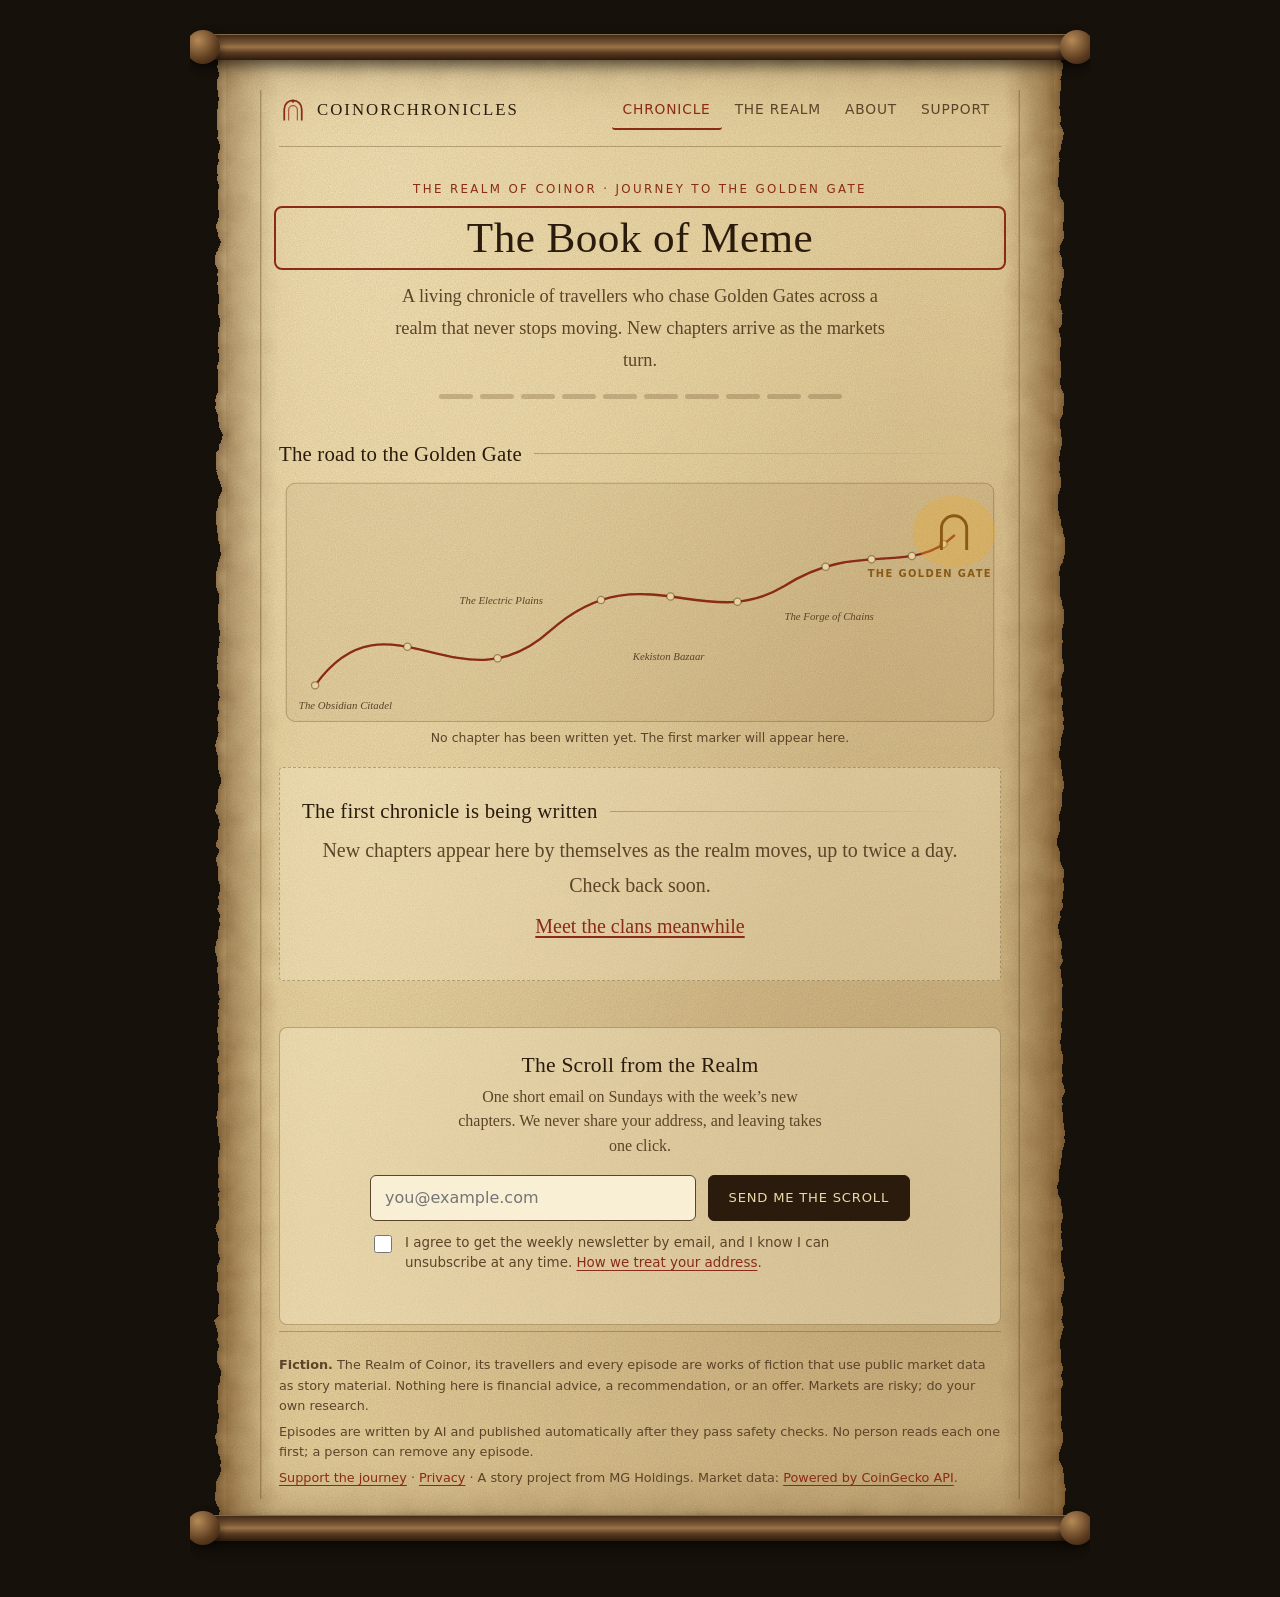
==== commit fbaaa5b9: "Tidy: plain backdrop (background layers removed), clean aligned newsletter box Co-Authored-By: Claud" ====
--- a/site/index.html
+++ b/site/index.html
@@ -19,24 +19,6 @@
 </head>
 <body>
 <a class="skip" href="#app">Skip to the chronicle</a>
-<div class="realm-bg" aria-hidden="true">
-  <svg viewBox="0 0 1600 1000" preserveAspectRatio="xMidYMid slice" fill="none" stroke="#c9a24a" stroke-linecap="round">
-    <defs><path id="ct" d="M-50 520C120 420 260 560 420 470S700 330 880 430 1180 560 1350 440 1560 380 1660 430"/></defs>
-    <g opacity=".11" stroke-width="1.2">
-      <use href="#ct"/><use href="#ct" transform="translate(0 70)"/><use href="#ct" transform="translate(0 140)"/>
-      <use href="#ct" transform="translate(0 -70)"/><use href="#ct" transform="translate(0 -140)"/>
-      <use href="#ct" transform="translate(0 -210)"/><use href="#ct" transform="translate(0 210)"/><use href="#ct" transform="translate(0 280)"/>
-      <use href="#ct" transform="translate(0 -280)"/><use href="#ct" transform="translate(0 350)"/><use href="#ct" transform="translate(0 -350)"/>
-    </g>
-    <g opacity=".16" stroke-width="1.4"><path d="M120 760l30-50 24 34 22-26 34 42z"/><path d="M1320 250l36-60 28 40 26-30 40 50z"/><path d="M1180 820l24-38 18 26 16-20 28 32z"/></g>
-    <g class="compass" opacity=".2" stroke-width="1.5" transform="translate(1440 840)">
-      <circle r="56"/><circle r="40" opacity=".5"/><path d="M0 -78V78M-78 0H78" /><path d="M0 -78l8 22h-16z M0 78l8-22h-16z" fill="#c9a24a"/>
-    </g>
-    <path class="far-route" d="M140 880C320 700 420 820 620 640S860 420 1040 480 1300 300 1460 130" stroke-dasharray="3 12" stroke-width="2.4" opacity=".28"/>
-    <g class="far-gate" transform="translate(1460 120)" opacity=".5"><path d="M-26 40V-6a26 26 0 0 1 52 0v46" stroke-width="3"/><circle r="64" opacity=".18" stroke-width="1"/></g>
-  </svg>
-</div>
-<canvas id="embers" aria-hidden="true"></canvas>
 <svg width="0" height="0" style="position:absolute" aria-hidden="true" focusable="false">
   <filter id="rough" x="-5%" y="-2%" width="110%" height="104%">
     <feTurbulence type="fractalNoise" baseFrequency="0.035" numOctaves="3" seed="7" result="n"/>
@@ -66,7 +48,7 @@
 </header>
 <div id="preview-banner" class="preview" hidden>Preview mode: you are seeing sample episodes that are <strong>not published</strong>. Visitors do not see this.</div>
 <main id="app" tabindex="-1"><p class="muted">Opening the Book of Meme…</p></main>
-<div data-subscribe style="margin-bottom:26px"></div>
+<div data-subscribe></div>
 <footer class="site-footer">
   <div>
     <p><strong>Fiction.</strong> The Realm of Coinor, its travellers and every episode are works of fiction that use public market data as story material. Nothing here is financial advice, a recommendation, or an offer. Markets are risky; do your own research.</p>
--- a/site/styles.css
+++ b/site/styles.css
@@ -256,3 +256,28 @@
 html:not(.coin-js) .wallet-panel{margin-bottom:12px}
 .wallet-panel .wallet-qr img{width:150px;height:150px}
 @media (max-width:640px){.wallet-panel{grid-template-columns:1fr;justify-items:center;text-align:center}.coins{justify-content:center}.addr{text-align:left}}
+
+/* ====================== tidy pass (16 Oct 2026): plain backdrop, clean signup ====================== */
+body{background:#17110b;background-image:none}
+main{min-height:0;padding-bottom:12px}
+.road{margin-top:18px}
+
+.subscribe{margin:34px 0 6px;padding:24px 22px 20px;border:1px solid var(--rule);border-radius:8px;background:rgba(255,245,215,.32);text-align:center}
+.subscribe h2{display:block;margin:0 0 .25em;font-size:1.35rem}
+.subscribe h2::after{display:none}
+.sub-lede{max-width:46ch;margin:0 auto 16px;color:var(--ink-2);font-size:1rem;line-height:1.55}
+.sub-form{display:grid;grid-template-columns:1fr auto;gap:12px;max-width:540px;margin:0 auto;text-align:left;align-items:stretch}
+.sub-label{position:absolute;width:1px;height:1px;overflow:hidden;clip:rect(0 0 0 0);white-space:nowrap}
+.sub-form input[type=email]{grid-column:1;grid-row:1;min-width:0;height:46px;box-sizing:border-box;padding:0 14px;font:1rem var(--sans);border:1px solid var(--ink-2);border-radius:6px;background:#f8efd4;color:var(--ink)}
+.sub-form .btn{grid-column:2;grid-row:1;height:46px;padding:0 20px;justify-self:stretch;white-space:nowrap;background:var(--ink);color:#ecd9a8;border-color:var(--ink);border-radius:6px}
+.sub-form .btn:hover{background:var(--rubric);border-color:var(--rubric)}
+.sub-consent{grid-column:1/-1;grid-row:2;display:flex;gap:10px;align-items:flex-start;font:.84rem/1.5 var(--sans);color:var(--ink-2)}
+.sub-consent input{flex:none;margin-top:2px}
+.sub-msg{grid-column:1/-1;grid-row:3;min-height:1.3em;margin:0;text-align:center;font:.9rem var(--sans)}
+@media (max-width:520px){
+  .subscribe{padding:20px 14px 16px}
+  .sub-form{grid-template-columns:1fr}
+  .sub-form input[type=email],.sub-form .btn{grid-column:1;height:48px}
+  .sub-form input[type=email]{grid-row:1}.sub-form .btn{grid-row:3}
+  .sub-consent{grid-row:2}.sub-msg{grid-row:4}
+}
